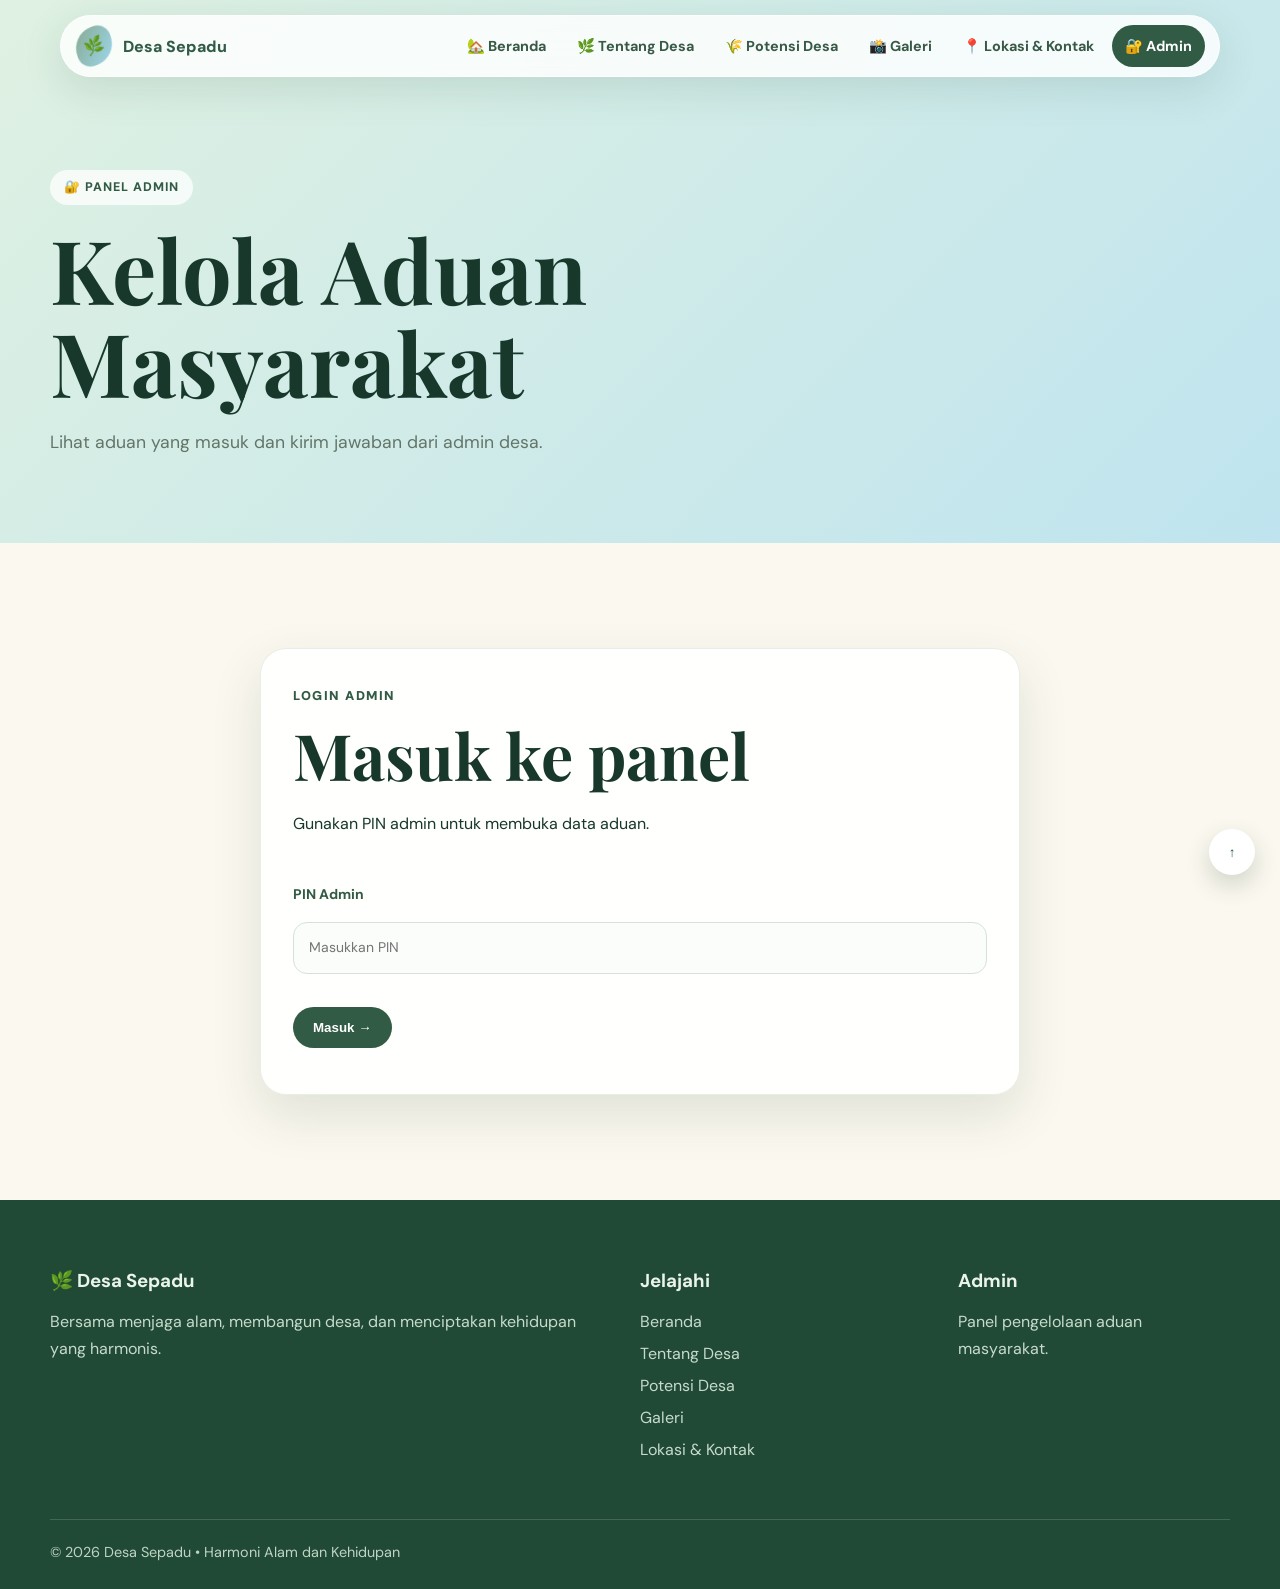
==== admin.html @ 8910d2ab "Add files via upload" ====
<!DOCTYPE html>
<html lang="id">
<head>
<meta charset="UTF-8">
<meta name="viewport" content="width=device-width, initial-scale=1.0">
<title>Admin Aduan — Desa Sepadu</title>
<link rel="icon" type="image/svg+xml" href="favicon.svg">
<link rel="stylesheet" href="style.css">
</head>
<body>
<nav class="navbar"><div class="nav-container"><a href="index.html" class="logo"><span>🌿</span> Desa Sepadu</a><button class="menu-btn" onclick="toggleMenu()">☰</button><div class="nav-links" id="navLinks"><a href="index.html">🏡 Beranda</a><a href="tentang.html">🌿 Tentang Desa</a><a href="potensi.html">🌾 Potensi Desa</a><a href="galeri.html">📸 Galeri</a><a href="lokasi.html">📍 Lokasi & Kontak</a><a href="admin.html" class="active">🔐 Admin</a></div></div></nav>
<header class="page-header"><div class="container reveal"><span class="badge">🔐 PANEL ADMIN</span><h1>Kelola Aduan Masyarakat</h1><p>Lihat aduan yang masuk dan kirim jawaban dari admin desa.</p></div></header>
<section class="section"><div class="container">
<div id="adminLogin" class="aduan-card admin-login reveal"><div class="section-heading"><span class="section-label">LOGIN ADMIN</span><h2>Masuk ke panel</h2><p>Gunakan PIN admin untuk membuka data aduan.</p></div><div class="form-group"><label for="adminPin">PIN Admin</label><input id="adminPin" type="password" inputmode="numeric" placeholder="Masukkan PIN"></div><button class="btn green" onclick="loginAdmin()">Masuk →</button><p id="loginMessage"></p></div>
<div id="adminPanel" style="display:none">
<div class="admin-toolbar"><div><span class="section-label">DAFTAR ADUAN</span><h2>Aduan masuk</h2></div><button class="btn green" onclick="loadAdminComplaints()">↻ Muat Ulang</button></div>
<div id="adminStatus" class="admin-status"></div><div id="complaintList" class="complaint-list"></div>
</div>
</div></section>
<footer><div class="footer-container"><div><h3>🌿 Desa Sepadu</h3><p>Bersama menjaga alam, membangun desa, dan menciptakan kehidupan yang harmonis.</p></div><div><h3>Jelajahi</h3><a href="index.html">Beranda</a><a href="tentang.html">Tentang Desa</a><a href="potensi.html">Potensi Desa</a><a href="galeri.html">Galeri</a><a href="lokasi.html">Lokasi & Kontak</a></div><div><h3>Admin</h3><p>Panel pengelolaan aduan masyarakat.</p></div></div><div class="copyright">© 2026 Desa Sepadu • Harmoni Alam dan Kehidupan</div></footer>
<div class="floating-controls"><button id="topBtn" onclick="backToTop()">↑</button></div>
<script src="script.js"></script>
</body></html>
---- style.css ----
@import url('https://fonts.googleapis.com/css2?family=DM+Sans:wght@400;500;600;700&family=Playfair+Display:wght@600;700;800&display=swap');


:root {

    --sage: #86a98f;
    --sage-dark: #315b45;
    --sage-light: #dfeee2;

    --sky: #9ed8ef;

    --cream: #fbf8ef;

    --white: #ffffff;

    --dark: #17382a;

    --muted: #637568;

    --shadow:
        0 20px 50px rgba(37, 75, 52, .13);

}


* {
    box-sizing: border-box;
    margin: 0;
    padding: 0;
}


html {
    scroll-behavior: smooth;
}


body {

    font-family:
        "DM Sans",
        sans-serif;

    background: var(--cream);

    color: var(--dark);

    line-height: 1.7;

    overflow-x: hidden;

}


a {
    text-decoration: none;

    color: inherit;
}


img {
    width: 100%;

    display: block;

}


.container {

    width:
        min(1180px, calc(100% - 40px));

    margin: auto;

}


/* ================= NAVBAR ================= */

.navbar {

    position: fixed;

    top: 15px;

    left: 50%;

    transform:
        translateX(-50%);

    z-index: 100;

    width:
        min(1160px, calc(100% - 28px));

    background:
        rgba(255,255,255,.82);

    backdrop-filter:
        blur(20px);

    border:
        1px solid rgba(255,255,255,.7);

    border-radius: 50px;

    box-shadow:
        0 12px 40px rgba(35,75,53,.13);

}


.nav-container {

    padding: 9px 14px;

    display: flex;

    align-items: center;

    justify-content: space-between;

}


.logo {

    display: flex;

    align-items: center;

    gap: 10px;

    font-weight: 800;

    color: var(--sage-dark);

}


.logo span {

    width: 38px;

    height: 38px;

    display: grid;

    place-items: center;

    background:
        linear-gradient(
            135deg,
            var(--sage),
            var(--sky)
        );

    border-radius:
        60% 35% 60% 35%;

    transform:
        rotate(-20deg);

}


.nav-links {

    display: flex;

    gap: 5px;

}


.nav-links a {

    padding:
        9px 13px;

    border-radius: 30px;

    font-size: .9rem;

    font-weight: 700;

    color: #385946;

    transition: .3s;

}


.nav-links a:hover,
.nav-links a.active {

    background:
        var(--sage-dark);

    color: white;

}


.menu-btn {

    display: none;

    border: none;

    background: none;

    font-size: 25px;

    color:
        var(--sage-dark);

}


/* ================= HERO ================= */

.hero {

    min-height: 95vh;

    position: relative;

    overflow: hidden;

    display: flex;

    align-items: center;

    background:
        linear-gradient(
            #91d5ef 0%,
            #c9edf2 53%,
            #9fcf91 54%,
            #64925d 100%
        );

}


.hero-content {

    position: relative;

    z-index: 20;

    padding-top: 100px;

}


.hero h1 {

    font-family:
        "Playfair Display",
        serif;

    color: white;

    font-size:
        clamp(3rem, 8vw, 6.5rem);

    line-height: 1.03;

    max-width: 850px;

    text-shadow:
        0 10px 30px rgba(27,70,46,.25);

}


.hero p {

    color: white;

    max-width: 650px;

    font-size: 1.15rem;

    margin-top: 20px;

}


.location-text {

    font-weight: 700;

}


.badge {

    display: inline-block;

    padding: 7px 14px;

    border-radius: 30px;

    background:
        rgba(255,255,255,.75);

    color:
        var(--sage-dark);

    font-weight: 800;

    font-size: .78rem;

    letter-spacing: .08em;

}


.hero-buttons {

    display: flex;

    flex-wrap: wrap;

    gap: 12px;

    margin-top: 28px;

}


.btn {

    display: inline-flex;

    align-items: center;

    justify-content: center;

    padding:
        13px 20px;

    border-radius: 50px;

    font-weight: 800;

    transition: .3s;

}


.btn:hover {

    transform:
        translateY(-4px);

}


.btn.primary {

    background: white;

    color: var(--sage-dark);

}


.btn.secondary {

    color: white;

    border:
        1px solid rgba(255,255,255,.7);

    background:
        rgba(255,255,255,.15);

}


.btn.green {

    background:
        var(--sage-dark);

    color: white;

    margin-top: 15px;

}


/* ================= LANDSCAPE ================= */

.sun {

    position: absolute;

    width: 120px;

    height: 120px;

    border-radius: 50%;

    background: #fff6c4;

    right: 15%;

    top: 18%;

    box-shadow:
        0 0 80px #fff1a7;

}


.cloud {

    position: absolute;

    width: 190px;

    height: 55px;

    background:
        rgba(255,255,255,.75);

    border-radius: 50px;

    animation:
        cloudMove 40s linear infinite;

}


.cloud::before,
.cloud::after {

    content: "";

    position: absolute;

    background: inherit;

    border-radius: 50%;

}


.cloud::before {

    width: 90px;

    height: 90px;

    left: 25px;

    top: -40px;

}


.cloud::after {

    width: 100px;

    height: 100px;

    right: 20px;

    top: -50px;

}


.cloud1 {

    top: 20%;

    left: -220px;

}


.cloud2 {

    top: 34%;

    left: -400px;

    transform: scale(.7);

    animation-duration: 55s;

}


@keyframes cloudMove {

    to {

        left: 110%;

    }

}


.hill {

    position: absolute;

    bottom: 13%;

    width: 75%;

    height: 35%;

    border-radius:
        50% 50% 0 0;

    background:
        #6f9c64;

}


.hill1 {

    left: -20%;

}


.hill2 {

    right: -20%;

    background:
        #5d8958;

}


.field {

    position: absolute;

    bottom: 0;

    width: 100%;

    height: 25%;

    background:
        repeating-linear-gradient(
            7deg,
            #79a761 0 14px,
            #88b06b 14px 28px
        );

    clip-path:
        polygon(
            0 25%,
            100% 0,
            100% 100%,
            0 100%
        );

}


.road {

    position: absolute;

    bottom: -5px;

    left: 43%;

    width: 18%;

    height: 34%;

    background:
        #d7c6a3;

    clip-path:
        polygon(
            43% 0,
            60% 0,
            100% 100%,
            0 100%
        );

}


/* ================= TREE ================= */

.big-tree {

    position: absolute;

    bottom: 17%;

    width: 190px;

    height: 300px;

}


.tree-left {

    left: 2%;

}


.tree-right {

    right: 2%;

    transform: scale(.85);

}


.tree-top {

    position: absolute;

    top: 0;

    width: 190px;

    height: 180px;

    background:
        #467d52;

    border-radius:
        55% 45% 50% 45%;

    animation:
        treeMove 5s ease-in-out infinite;

}


.tree-top::before {

    content: "";

    position: absolute;

    width: 120px;

    height: 120px;

    background: #578d5c;

    border-radius: 50%;

    left: -35px;

    top: 60px;

}


.tree-top::after {

    content: "";

    position: absolute;

    width: 130px;

    height: 130px;

    background: #528858;

    border-radius: 50%;

    right: -30px;

    top: 45px;

}


.tree-trunk {

    position: absolute;

    width: 27px;

    height: 150px;

    background: #654e34;

    left: 47%;

    bottom: 0;

    border-radius: 20px;

}


@keyframes treeMove {

    0%,100% {
        transform: rotate(-1deg);
    }

    50% {
        transform: rotate(2deg);
    }

}


/* ================= HOUSE ================= */

.house {

    position: absolute;

    left: 55%;

    bottom: 18%;

    width: 170px;

    height: 100px;

    background: #f4ead3;

    border-radius: 8px;

}


.roof {

    position: absolute;

    left: -18px;

    top: -60px;

    border-left:
        103px solid transparent;

    border-right:
        103px solid transparent;

    border-bottom:
        65px solid #8a6249;

}


.door {

    position: absolute;

    bottom: 0;

    left: 68px;

    width: 38px;

    height: 60px;

    background: #785642;

}


.window {

    position: absolute;

    left: 20px;

    bottom: 30px;

    width: 35px;

    height: 35px;

    background: #a7dce9;

}


/* ================= ANIMALS ================= */

.bird {

    position: absolute;

    left: -50px;

    font-size: 25px;

    animation:
        birdMove 24s linear infinite;

}


.bird1 {

    top: 18%;

}


.bird2 {

    top: 29%;

    animation-delay: -10s;

}


@keyframes birdMove {

    to {

        left: 110%;

        transform:
            translateY(80px);

    }

}


.butterfly {

    position: absolute;

    font-size: 22px;

    animation:
        butterflyMove 12s ease-in-out infinite;

}


.butterfly1 {

    left: 28%;

    top: 35%;

}


.butterfly2 {

    left: 70%;

    top: 48%;

    animation-delay: -4s;

}


.butterfly3 {

    left: 60%;

    top: 25%;

    animation-delay: -8s;

}


@keyframes butterflyMove {

    0%,100% {
        transform:
            translate(0,0);
    }

    35% {
        transform:
            translate(50px,-35px);
    }

    70% {
        transform:
            translate(20px,40px);
    }

}


/* ================= SECTION ================= */

.section {

    padding:
        105px 0;

}


.section.soft {

    background:
        #edf4e9;

}


.section-heading {

    max-width: 700px;

    margin-bottom: 45px;

}


.section-label {

    color:
        var(--sage-dark);

    font-weight: 900;

    font-size: .8rem;

    letter-spacing: .12em;

}


h2 {

    font-family:
        "Playfair Display",
        serif;

    font-size:
        clamp(2.2rem,5vw,4rem);

    line-height: 1.1;

    margin:
        12px 0 20px;

}


h3 {

    line-height: 1.2;

}


.split {

    display: grid;

    grid-template-columns:
        1fr 1fr;

    gap: 50px;

    align-items: center;

}


.split p {

    color:
        var(--muted);

    margin-bottom: 15px;

}


/* ================= PLACEHOLDER ================= */

.image-placeholder {

    min-height: 370px;

    border-radius: 28px;

    background:
        linear-gradient(
            135deg,
            #dfeee2,
            #c6e8f1
        );

    display: flex;

    flex-direction: column;

    align-items: center;

    justify-content: center;

    text-align: center;

    padding: 30px;

    box-shadow:
        var(--shadow);

}


.image-placeholder span {

    font-size: 60px;

    margin-bottom: 10px;

}


.image-placeholder p {

    color:
        var(--muted);

}


/* ================= JOURNEY ================= */

.journey-grid {

    display: grid;

    grid-template-columns:
        repeat(4,1fr);

    gap: 18px;

}


.journey-card {

    background:
        white;

    padding: 28px;

    border-radius: 25px;

    box-shadow:
        0 10px 35px rgba(39,74,52,.08);

    transition: .35s;

}


.journey-card:hover {

    transform:
        translateY(-10px);

    box-shadow:
        var(--shadow);

}


.journey-icon {

    font-size: 40px;

    margin-bottom: 15px;

}


.journey-card p {

    color:
        var(--muted);

    margin:
        12px 0;

}


.journey-card span {

    color:
        var(--sage-dark);

    font-weight: 800;

}


/* ================= PAGE HEADER ================= */

.page-header {

    padding:
        170px 0 85px;

    background:
        linear-gradient(
            135deg,
            #dff1e2,
            #bfe4ef
        );

}


.page-header h1 {

    font-family:
        "Playfair Display",
        serif;

    font-size:
        clamp(3rem,7vw,5.5rem);

    line-height: 1.05;

    max-width: 850px;

    margin-top: 18px;

}


.page-header p {

    color:
        var(--muted);

    margin-top: 20px;

    font-size: 1.1rem;

}


/* ================= INFO ================= */

.info-list {

    display: grid;

    gap: 12px;

    margin:
        25px 0;

}


.info-list div {

    background:
        white;

    padding:
        14px 17px;

    border-radius:
        16px;

    box-shadow:
        0 8px 25px rgba(40,80,55,.07);

}


/* ================= FEATURES ================= */

.feature-grid {

    display: grid;

    grid-template-columns:
        repeat(2,1fr);

    gap: 22px;

}


.feature-card {

    background:
        white;

    padding:
        30px;

    border-radius:
        27px;

    box-shadow:
        0 10px 30px rgba(40,80,55,.08);

    transition:
        .3s;

}


.feature-card:hover {

    transform:
        translateY(-6px);

}


.feature-icon {

    font-size: 38px;

    margin-bottom: 12px;

}


.feature-card p {

    color:
        var(--muted);

    margin-top: 12px;

}


/* ================= EDUCATION ================= */

.education {

    background:
        linear-gradient(
            135deg,
            #f3f8ed,
            #e0f1f3
        );

}


.real-image {

    border-radius:
        28px;

    overflow:
        hidden;

    box-shadow:
        var(--shadow);

}


.real-image img {

    width: 100%;

    min-height: 370px;

    object-fit: cover;

}


/* ================= POTENTIAL ================= */

.potential-grid {

    display: grid;

    grid-template-columns:
        repeat(2,1fr);

    gap: 25px;

}


.potential-card {

    background:
        white;

    border-radius:
        28px;

    overflow:
        hidden;

    box-shadow:
        0 10px 35px rgba(39,74,52,.09);

    transition:
        .35s;

}


.potential-card:hover {

    transform:
        translateY(-8px);

    box-shadow:
        var(--shadow);

}


.potential-image {

    height: 270px;

    overflow:
        hidden;

}


.potential-image img {

    width: 100%;

    height: 100%;

    object-fit: cover;

    transition:
        .6s;

}


.potential-card:hover
.potential-image img {

    transform:
        scale(1.07);

}


.placeholder-small {

    width: 100%;

    height: 100%;

    display: flex;

    align-items: center;

    justify-content: center;

    flex-direction: column;

    text-align: center;

    background:
        linear-gradient(
            135deg,
            #dfeee2,
            #c7e8f2
        );

    color:
        var(--sage-dark);

    font-weight: 800;

}


.potential-content {

    padding: 28px;

}


.potential-content p {

    color:
        var(--muted);

    margin:
        12px 0 20px;

}


.text-link {

    color:
        var(--sage-dark);

    font-weight:
        800;

}


/* ================= GALLERY ================= */

.gallery {

    columns:
        3 280px;

    column-gap:
        18px;

}


.gallery-item {

    break-inside:
        avoid;

    position:
        relative;

    overflow:
        hidden;

    border-radius:
        22px;

    margin-bottom:
        18px;

    background:
        #dfeee2;

    cursor:
        pointer;

}


.gallery-item img {

    width:
        100%;

    transition:
        .5s;

}


.gallery-item:hover img {

    transform:
        scale(1.06);

}


.gallery-placeholder {

    min-height:
        230px;

    display:
        none;

    align-items:
        center;

    justify-content:
        center;

    flex-direction:
        column;

    text-align:
        center;

    padding:
        25px;

    background:
        linear-gradient(
            135deg,
            #dfeee2,
            #c9e7f1
        );

    color:
        var(--sage-dark);

    font-weight:
        800;

}


.gallery-caption {

    position:
        absolute;

    left:
        0;

    right:
        0;

    bottom:
        0;

    padding:
        45px 18px 16px;

    color:
        white;

    font-weight:
        800;

    background:
        linear-gradient(
            transparent,
            rgba(15,45,29,.85)
        );

}


/* ================= LIGHTBOX ================= */

.lightbox {

    position:
        fixed;

    inset:
        0;

    z-index:
        200;

    background:
        rgba(10,25,17,.9);

    display:
        flex;

    align-items:
        center;

    justify-content:
        center;

    padding:
        25px;

    opacity:
        0;

    visibility:
        hidden;

    transition:
        .3s;

}


.lightbox.open {

    opacity:
        1;

    visibility:
        visible;

}


.lightbox img {

    max-width:
        90vw;

    max-height:
        85vh;

    width:
        auto;

    border-radius:
        18px;

}


.lightbox-close {

    position:
        absolute;

    right:
        25px;

    top:
        25px;

    width:
        45px;

    height:
        45px;

    border:
        none;

    border-radius:
        50%;

    background:
        white;

    font-size:
        28px;

    cursor:
        pointer;

}


/* ================= MAP ================= */

.contact-layout {

    display:
        grid;

    grid-template-columns:
        1.3fr 1fr;

    gap:
        30px;

}



.map-container {
    border-radius: 28px;
    overflow: hidden;
    box-shadow: var(--shadow);
    height: 520px;
}

#map {
    width: 100%;
    height: 100%;
}

.contact-card {

    background:
        white;

    padding:
        30px;

    border-radius:
        28px;

    box-shadow:
        var(--shadow);

}


.contact-item {

    display:
        flex;

    gap:
        15px;

    padding:
        17px 0;

    border-bottom:
        1px solid #e8eee8;

}


.contact-item > span {

    font-size:
        25px;

}


.contact-item p {

    color:
        var(--muted);

    margin-top:
        5px;

}


/* ================= FOOTER ================= */

footer {

    background:
        #214a36;

    color:
        #eaf4eb;

    padding:
        70px 0 25px;

}


.footer-container {

    width:
        min(1180px, calc(100% - 40px));

    margin:
        auto;

    display:
        grid;

    grid-template-columns:
        2fr 1fr 1fr;

    gap:
        45px;

}


.footer-container h3 {

    margin-bottom:
        15px;

}


.footer-container p {

    color:
        #c7dbcb;

}


.footer-container a {

    display:
        block;

    color:
        #c7dbcb;

    margin:
        5px 0;

}


.footer-container a:hover {

    color:
        white;

}


.copyright {

    width:
        min(1180px, calc(100% - 40px));

    margin:
        50px auto 0;

    padding-top:
        20px;

    border-top:
        1px solid rgba(255,255,255,.15);

    color:
        #bfd4c4;

    font-size:
        .9rem;

}


/* ================= FLOATING BUTTON ================= */

.floating-controls {

    position:
        fixed;

    right:
        25px;

    bottom:
        25px;

    z-index:
        150;

    display:
        flex;

    flex-direction:
        column;

    gap:
        12px;

    align-items:
        center;

}


#topBtn {

    width:
        46px;

    height:
        46px;

    border:
        none;

    border-radius:
        50%;

    background:
        white;

    color:
        var(--sage-dark);

    box-shadow:
        0 10px 25px rgba(30,70,48,.2);

    cursor:
        pointer;

    opacity:
        0;

    pointer-events:
        none;

    transition:
        .3s;

}


#topBtn.show {

    opacity:
        1;

    pointer-events:
        auto;

}


.leaf-button {

    width:
        65px;

    height:
        50px;

    border:
        none;

    color:
        white;

    cursor:
        pointer;

    background:
        linear-gradient(
            135deg,
            #6d9d78,
            #96bd9b
        );

    border-radius:
        65% 35% 65% 35%;

    transform:
        rotate(-18deg);

    box-shadow:
        0 12px 28px rgba(37,84,54,.3);

    transition:
        .3s;

}


.leaf-button:hover {

    transform:
        rotate(-25deg)
        scale(1.08);

}


/* ================= REVEAL ================= */

.reveal {

    opacity:
        0;

    transform:
        translateY(25px);

    transition:
        .8s ease;

}


.reveal.show {

    opacity:
        1;

    transform:
        translateY(0);

}


/* ================= MOBILE ================= */

@media(max-width:900px) {

    .menu-btn {

        display:
            block;

    }


    .nav-links {

        display:
            none;

        position:
            absolute;

        top:
            65px;

        left:
            0;

        right:
            0;

        flex-direction:
            column;

        background:
            rgba(255,255,255,.97);

        padding:
            12px;

        border-radius:
            25px;

        box-shadow:
            var(--shadow);

    }


    .nav-links.open {

        display:
            flex;

    }


    .nav-links a {

        width:
            100%;

        text-align:
            center;

    }


    .split,
    .contact-layout {

        grid-template-columns:
            1fr;

    }


    .journey-grid {

        grid-template-columns:
            repeat(2,1fr);

    }


    .potential-grid {

        grid-template-columns:
            1fr;

    }


    .footer-container {

        grid-template-columns:
            1fr 1fr;

    }

}


@media(max-width:600px) {

    .container {

        width:
            calc(100% - 28px);

    }


    .navbar {

        top:
            10px;

    }


    .hero {

        min-height:
            90vh;

    }


    .hero h1 {

        font-size:
            3.2rem;

    }


    .hero-content {

        padding-top:
            90px;

    }


    .big-tree {

        transform:
            scale(.65);

        transform-origin:
            bottom;

    }


    .tree-left {

        left:
            -50px;

    }


    .tree-right {

        right:
            -60px;

    }


    .house {

        left:
            43%;

        transform:
            scale(.6);

        transform-origin:
            bottom;

    }


    .journey-grid,
    .feature-grid {

        grid-template-columns:
            1fr;

    }


    .section {

        padding:
            75px 0;

    }


    .page-header {

        padding:
            130px 0 65px;

    }


    .page-header h1 {

        font-size:
            3.1rem;

    }


    #map {

        height:
            390px;

    }


    .footer-container {

        grid-template-columns:
            1fr;

    }


    .floating-controls {

        right:
            15px;

        bottom:
            15px;

    }


    .sun {

        width:
            80px;

        height:
            80px;

    }

}


/* ================= REDUCED MOTION ================= */

@media(prefers-reduced-motion: reduce) {

    *,
    *::before,
    *::after {

        animation-duration:
            .001ms !important;

        animation-iteration-count:
            1 !important;

        scroll-behavior:
            auto !important;

        transition-duration:
            .001ms !important;

    }

}
/* ================= KATA PENUTUP ================= */

.closing-section {
    padding: 100px 0;
    text-align: center;
    background: linear-gradient(135deg, #dfeee2, #c9e7f1);
}

.closing-section .container {
    max-width: 850px;
}

.closing-section h2 {
    margin-top: 20px;
    color: var(--dark);
}

.closing-section p {
    color: var(--muted);
    font-size: 1.05rem;
    margin-top: 15px;
}

.closing-section strong {
    color: var(--sage-dark);
}
/* ================= ADUAN MASYARAKAT ================= */

#aduan {
    background: linear-gradient(135deg, #f7fbf5, #eaf5f7);
    padding: 100px 0;
}

#aduan .section-heading {
    max-width: 700px;
    margin-bottom: 40px;
}

.aduan-card {
    max-width: 720px;
    margin: 0 auto;
    padding: 40px;
    background: rgba(255, 255, 255, 0.95);
    border: 1px solid #e1eee3;
    border-radius: 24px;
    box-shadow: 0 15px 45px rgba(49, 91, 69, 0.10);
}

#aduanForm {
    display: flex;
    flex-direction: column;
    gap: 22px;
}

.form-group {
    display: flex;
    flex-direction: column;
    gap: 9px;
}

.form-group label {
    font-size: 14px;
    font-weight: 700;
    color: #315b45;
}

.form-group input,
.form-group select,
.form-group textarea {
    width: 100%;
    padding: 14px 16px;
    border: 1px solid #d7e5da;
    border-radius: 12px;
    background: #fbfdfb;
    color: #17382a;
    font-family: inherit;
    font-size: 14px;
    outline: none;
    transition: 0.3s ease;
    box-sizing: border-box;
}

.form-group input:focus,
.form-group select:focus,
.form-group textarea:focus {
    border-color: #86a98f;
    box-shadow: 0 0 0 4px rgba(134, 169, 143, 0.15);
    background: #ffffff;
}

.form-group textarea {
    resize: vertical;
    min-height: 130px;
}

#aduanForm .btn {
    width: fit-content;
    border: none;
    cursor: pointer;
    margin-top: 5px;
}

#aduanMessage {
    margin: 0;
    font-size: 14px;
    color: #315b45;
}

/* Tampilan HP */
@media (max-width: 600px) {
    #aduan {
        padding: 70px 0;
    }

    .aduan-card {
        padding: 24px;
        border-radius: 18px;
    }

    #aduan .section-heading h2 {
        font-size: 32px;
    }
}


/* ================= ADUAN & ADMIN ================= */
#aduan { padding-top: 80px; }
#aduan .section-heading { max-width: 720px; margin-bottom: 28px; }
.aduan-card { background: rgba(255,255,255,.88); border: 1px solid rgba(134,169,143,.2); border-radius: 26px; padding: 32px; box-shadow: var(--shadow); }
#aduanForm, .admin-login { max-width: 760px; margin: auto; }
.form-group { margin-bottom: 18px; }
.form-group label { display:block; margin-bottom:7px; font-weight:700; color:#315b45; }
.form-group input, .form-group select, .form-group textarea { width:100%; padding:13px 15px; border:1px solid #d5e2d8; border-radius:14px; background:#fbfdfb; color:#17382a; font:inherit; font-size:14px; outline:none; transition:.3s; }
.form-group input:focus, .form-group select:focus, .form-group textarea:focus { border-color:#86a98f; box-shadow:0 0 0 4px rgba(134,169,143,.15); background:#fff; }
.form-group textarea { resize:vertical; min-height:130px; }
#aduanForm .btn, .admin-login .btn { border:none; cursor:pointer; }
#aduanMessage, #loginMessage { margin-top:14px; font-size:14px; }
.admin-toolbar { display:flex; align-items:end; justify-content:space-between; gap:20px; margin-bottom:24px; }
.admin-toolbar h2 { font-family:"Playfair Display",serif; font-size:32px; margin-top:5px; }
.admin-status { margin-bottom:16px; color:#637568; }
.complaint-list { display:grid; gap:18px; }
.complaint-card { background:#fff; border:1px solid #dfe9e1; border-radius:22px; padding:24px; box-shadow:0 12px 35px rgba(37,75,52,.08); }
.complaint-head { display:flex; justify-content:space-between; gap:15px; align-items:flex-start; margin-bottom:14px; }
.complaint-head h3 { margin-top:4px; font-family:"Playfair Display",serif; font-size:24px; }
.complaint-id { font-size:12px; font-weight:700; color:#637568; }
.complaint-status { display:inline-block; padding:6px 11px; border-radius:20px; font-size:12px; font-weight:800; white-space:nowrap; }
.complaint-status.pending { background:#fff4d7; color:#8a650e; }
.complaint-status.answered { background:#dfeee2; color:#315b45; }
.complaint-card p { margin:7px 0; color:#4f6657; }
.complaint-card textarea { width:100%; min-height:100px; margin-top:12px; padding:13px 15px; border:1px solid #d5e2d8; border-radius:14px; resize:vertical; font:inherit; outline:none; }
.complaint-actions { display:flex; align-items:center; gap:12px; margin-top:12px; }
.complaint-actions .btn { border:none; cursor:pointer; }
@media(max-width:700px){ .admin-toolbar{align-items:flex-start; flex-direction:column;} .complaint-head{flex-direction:column;} .aduan-card{padding:22px;} }
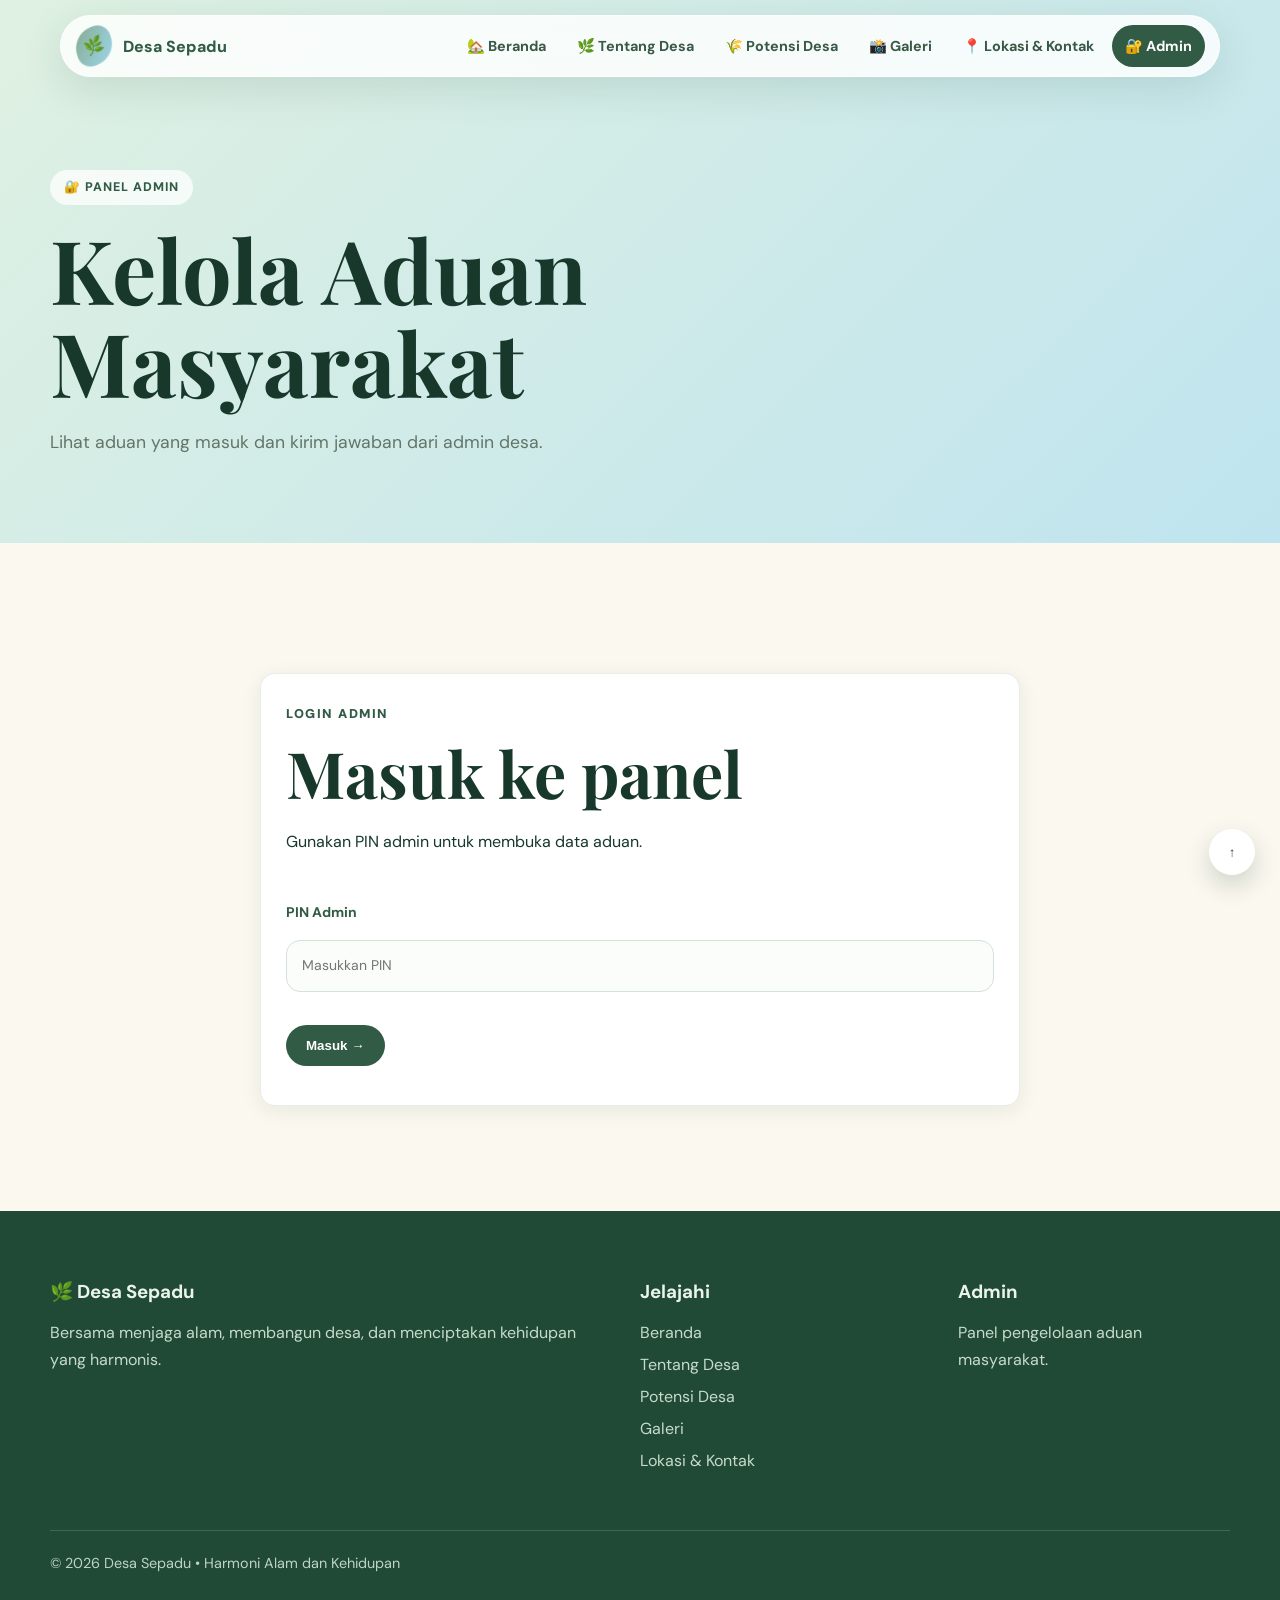
==== commit 9722e61e: "Update admin.html" ====
--- a/admin.html
+++ b/admin.html
@@ -8,16 +8,118 @@
 <link rel="stylesheet" href="style.css">
 </head>
 <body>
-<nav class="navbar"><div class="nav-container"><a href="index.html" class="logo"><span>🌿</span> Desa Sepadu</a><button class="menu-btn" onclick="toggleMenu()">☰</button><div class="nav-links" id="navLinks"><a href="index.html">🏡 Beranda</a><a href="tentang.html">🌿 Tentang Desa</a><a href="potensi.html">🌾 Potensi Desa</a><a href="galeri.html">📸 Galeri</a><a href="lokasi.html">📍 Lokasi & Kontak</a><a href="admin.html" class="active">🔐 Admin</a></div></div></nav>
-<header class="page-header"><div class="container reveal"><span class="badge">🔐 PANEL ADMIN</span><h1>Kelola Aduan Masyarakat</h1><p>Lihat aduan yang masuk dan kirim jawaban dari admin desa.</p></div></header>
-<section class="section"><div class="container">
-<div id="adminLogin" class="aduan-card admin-login reveal"><div class="section-heading"><span class="section-label">LOGIN ADMIN</span><h2>Masuk ke panel</h2><p>Gunakan PIN admin untuk membuka data aduan.</p></div><div class="form-group"><label for="adminPin">PIN Admin</label><input id="adminPin" type="password" inputmode="numeric" placeholder="Masukkan PIN"></div><button class="btn green" onclick="loginAdmin()">Masuk →</button><p id="loginMessage"></p></div>
-<div id="adminPanel" style="display:none">
-<div class="admin-toolbar"><div><span class="section-label">DAFTAR ADUAN</span><h2>Aduan masuk</h2></div><button class="btn green" onclick="loadAdminComplaints()">↻ Muat Ulang</button></div>
-<div id="adminStatus" class="admin-status"></div><div id="complaintList" class="complaint-list"></div>
+
+<nav class="navbar">
+  <div class="nav-container">
+    <a href="index.html" class="logo">
+      <span>🌿</span> Desa Sepadu
+    </a>
+
+    <button class="menu-btn" onclick="toggleMenu()">☰</button>
+
+    <div class="nav-links" id="navLinks">
+      <a href="index.html">🏡 Beranda</a>
+      <a href="tentang.html">🌿 Tentang Desa</a>
+      <a href="potensi.html">🌾 Potensi Desa</a>
+      <a href="galeri.html">📸 Galeri</a>
+      <a href="lokasi.html">📍 Lokasi & Kontak</a>
+      <a href="admin.html" class="active">🔐 Admin</a>
+    </div>
+  </div>
+</nav>
+
+<header class="page-header">
+  <div class="container reveal">
+    <span class="badge">🔐 PANEL ADMIN</span>
+    <h1>Kelola Aduan Masyarakat</h1>
+    <p>Lihat aduan yang masuk dan kirim jawaban dari admin desa.</p>
+  </div>
+</header>
+
+<section class="section">
+  <div class="container">
+
+    <div id="adminLogin" class="aduan-card admin-login reveal">
+      <div class="section-heading">
+        <span class="section-label">LOGIN ADMIN</span>
+        <h2>Masuk ke panel</h2>
+        <p>Gunakan PIN admin untuk membuka data aduan.</p>
+      </div>
+
+      <div class="form-group">
+        <label for="adminPin">PIN Admin</label>
+        <input
+          id="adminPin"
+          type="password"
+          inputmode="numeric"
+          placeholder="Masukkan PIN"
+        >
+      </div>
+
+      <button class="btn green" onclick="loginAdmin()">Masuk →</button>
+      <p id="loginMessage"></p>
+    </div>
+
+    <div id="adminPanel" style="display:none">
+
+      <div class="admin-toolbar">
+        <div>
+          <span class="section-label">DAFTAR ADUAN</span>
+          <h2>Aduan masuk</h2>
+        </div>
+
+        <div style="display:flex; gap:10px; flex-wrap:wrap;">
+          <button class="btn green" onclick="loadAdminComplaints()">
+            ↻ Muat Ulang
+          </button>
+
+          <button class="btn" onclick="logoutAdmin()">
+            🚪 Logout
+          </button>
+        </div>
+      </div>
+
+      <div id="adminStatus" class="admin-status"></div>
+      <div id="complaintList" class="complaint-list"></div>
+
+    </div>
+
+  </div>
+</section>
+
+<footer>
+  <div class="footer-container">
+
+    <div>
+      <h3>🌿 Desa Sepadu</h3>
+      <p>Bersama menjaga alam, membangun desa, dan menciptakan kehidupan yang harmonis.</p>
+    </div>
+
+    <div>
+      <h3>Jelajahi</h3>
+      <a href="index.html">Beranda</a>
+      <a href="tentang.html">Tentang Desa</a>
+      <a href="potensi.html">Potensi Desa</a>
+      <a href="galeri.html">Galeri</a>
+      <a href="lokasi.html">Lokasi & Kontak</a>
+    </div>
+
+    <div>
+      <h3>Admin</h3>
+      <p>Panel pengelolaan aduan masyarakat.</p>
+    </div>
+
+  </div>
+
+  <div class="copyright">
+    © 2026 Desa Sepadu • Harmoni Alam dan Kehidupan
+  </div>
+</footer>
+
+<div class="floating-controls">
+  <button id="topBtn" onclick="backToTop()">↑</button>
 </div>
-</div></section>
-<footer><div class="footer-container"><div><h3>🌿 Desa Sepadu</h3><p>Bersama menjaga alam, membangun desa, dan menciptakan kehidupan yang harmonis.</p></div><div><h3>Jelajahi</h3><a href="index.html">Beranda</a><a href="tentang.html">Tentang Desa</a><a href="potensi.html">Potensi Desa</a><a href="galeri.html">Galeri</a><a href="lokasi.html">Lokasi & Kontak</a></div><div><h3>Admin</h3><p>Panel pengelolaan aduan masyarakat.</p></div></div><div class="copyright">© 2026 Desa Sepadu • Harmoni Alam dan Kehidupan</div></footer>
-<div class="floating-controls"><button id="topBtn" onclick="backToTop()">↑</button></div>
-<script src="script.js"></script>
-</body></html>+
+<script src="script.js?v=4"></script>
+</body>
+</html>
--- a/style.css
+++ b/style.css
@@ -1982,12 +1982,9 @@
 
 .reveal {
 
-    opacity:
-        0;
-
+    opacity:1;
     transform:
-        translateY(25px);
-
+        translateY(0);
     transition:
         .8s ease;
 
@@ -2437,4 +2434,106 @@
 .complaint-card textarea { width:100%; min-height:100px; margin-top:12px; padding:13px 15px; border:1px solid #d5e2d8; border-radius:14px; resize:vertical; font:inherit; outline:none; }
 .complaint-actions { display:flex; align-items:center; gap:12px; margin-top:12px; }
 .complaint-actions .btn { border:none; cursor:pointer; }
-@media(max-width:700px){ .admin-toolbar{align-items:flex-start; flex-direction:column;} .complaint-head{flex-direction:column;} .aduan-card{padding:22px;} }
+@media(max-width:700px){ .admin-toolbar{align-items:flex-start; flex-direction:column;} .complaint-head{flex-direction:column;}.aduan-card{padding:22px;} }
+
+
+/* ===================================================== */
+/* TOKEN PENGADUAN */
+/* ===================================================== */
+
+.token-box {
+    margin-top: 15px;
+    padding: 15px;
+    background: #e8f5e5;
+    border: 2px dashed #4f8f52;
+    border-radius: 10px;
+    text-align: center;
+    color: #245b2b;
+    font-size: 18px;
+    letter-spacing: 1px;
+    word-break: break-word;
+}
+
+
+/* ===================================================== */
+/* KARTU ADUAN DAN CEK STATUS */
+/* ===================================================== */
+
+.aduan-card {
+    background: #ffffff;
+    padding: 25px;
+    border-radius: 15px;
+    box-shadow: 0 5px 20px rgba(0, 60, 30, 0.08);
+    margin-top: 25px;
+}
+
+
+/* ===================================================== */
+/* HASIL CEK ADUAN */
+/* ===================================================== */
+
+#cekAduanResult {
+    padding: 18px;
+    background: #f3faf1;
+    border-left: 4px solid #4f8f52;
+    border-radius: 10px;
+    line-height: 1.8;
+}
+
+#cekAduanResult h3 {
+    margin-bottom: 12px;
+    color: #245b2b;
+}
+
+#cekAduanResult p {
+    margin-bottom: 8px;
+}
+
+
+/* ===================================================== */
+/* PESAN FORM */
+/* ===================================================== */
+
+#cekAduanMessage,
+#aduanMessage {
+    margin-top: 12px;
+    font-size: 14px;
+}
+
+
+/* ===================================================== */
+/* INPUT CEK TOKEN */
+/* ===================================================== */
+
+#cekAduanForm input {
+    width: 100%;
+    padding: 12px 15px;
+    border: 1px solid #c8ddc5;
+    border-radius: 8px;
+    font-size: 15px;
+    outline: none;
+}
+
+#cekAduanForm input:focus {
+    border-color: #4f8f52;
+    box-shadow: 0 0 0 3px rgba(79, 143, 82, 0.12);
+}
+
+
+/* ===================================================== */
+/* RESPONSIVE */
+/* ===================================================== */
+
+@media (max-width: 600px) {
+    .aduan-card {
+        padding: 18px;
+    }
+
+    .token-box {
+        font-size: 15px;
+    }
+
+    #cekAduanResult {
+        font-size: 14px;
+    }
+}
